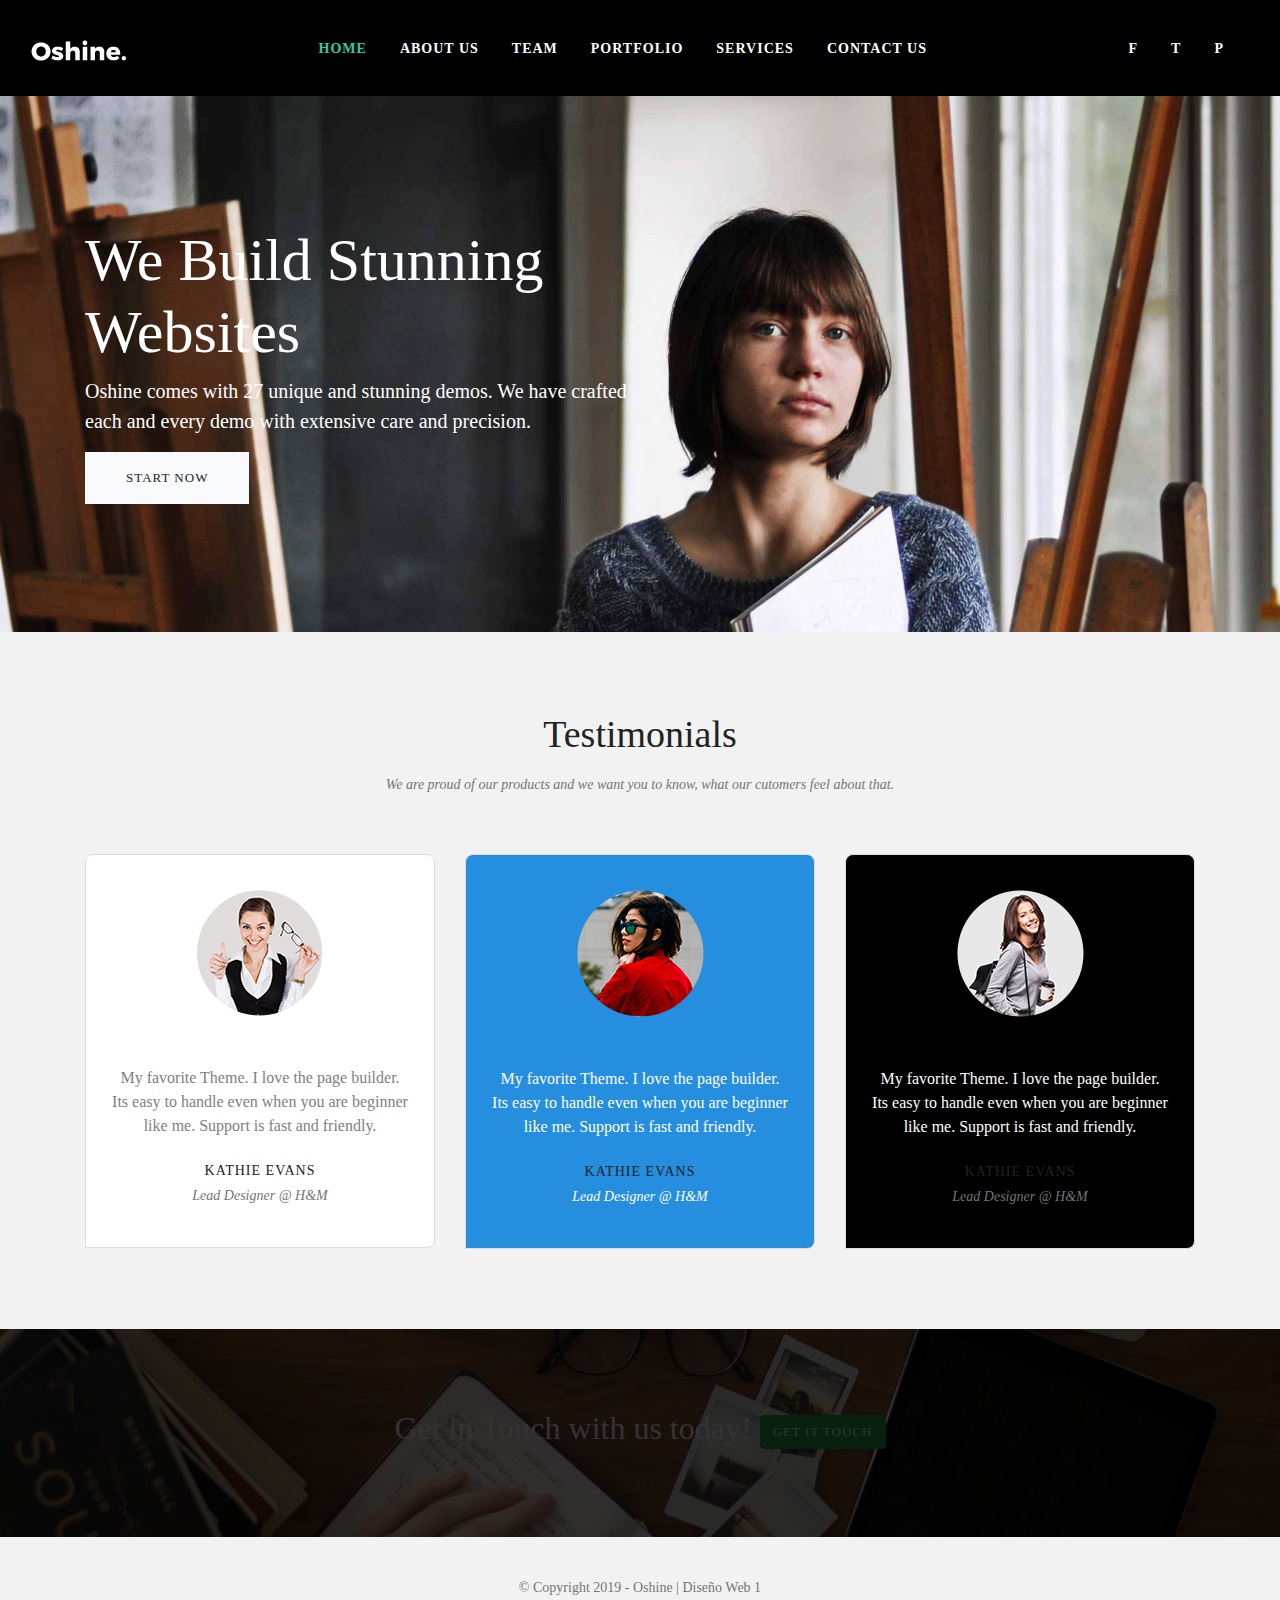
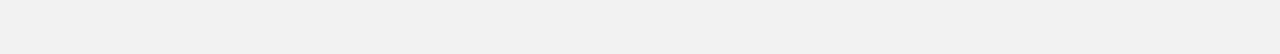
==== index.html @ 5960d0e1 "Add files via upload" ====
<!doctype html>
<html>
<head>
<meta charset="utf-8">
<meta name="viewport" content="width=device-width, initial-scale=1.0">
<title>Oshine 33</title>
<link href="css/bootstrap.min.css" rel="stylesheet">
<link href="css/bootstrap-custom.css" rel="stylesheet">
<link href="css/style.css" rel="stylesheet">
</head>
<body>
    
    <header>
        <div class="container-fluid">
            <nav class="navbar navbar-expand-lg navbar-light bg-light">
    <a class="navbar-brand" href="index.html">
    <img src="img/oshine-min-logo-white.png" class="img-fluid" alt="logo oshine">
    </a>
  <button class="navbar-toggler" type="button" data-toggle="collapse" data-target="#navbar" aria-controls="navbar" aria-expanded="false" aria-label="Toggle navigation">
    <span class="navbar-toggler-icon"></span>
  </button>

  <div class="collapse navbar-collapse" id="navbar">
    <ul class="navbar-nav ml-auto">
      <li class="nav-item active">
        <a class="nav-link" href="index.html">Home <span class="sr-only">(current)</span></a>
      </li>
      <li class="nav-item">
        <a class="nav-link" href="about-us.html">About Us</a>
      </li>
      <li class="nav-item">
        <a class="nav-link" href="#">Team</a>
      </li>
      <li class="nav-item">
        <a class="nav-link" href="#">Portfolio</a>
      </li>
      <li class="nav-item">
        <a class="nav-link" href="#">Services</a>
      </li>
      <li class="nav-item">
        <a class="nav-link" href="#">Contact Us</a>
      </li>
    </ul>
      
    <ul class="navbar-nav ml-auto">
        <li class="nav-item">
            <a class="nav-link" href="#">F</a>
        </li>
        <li class="nav-item">
            <a class="nav-link" href="#">T</a>
        </li>
        <li class="nav-item">
            <a class="nav-link" href="#">P</a>
        </li>
    </ul>

  </div>
</nav>
        </div>
    </header>
    
    <section id="home">
        <div class="container">
            <h1>We Build Stunning <span>Websites</span></h1>
            <p>Oshine comes with 27 unique and stunning demos. We have crafted<br> each and every demo with extensive care and precision.</p>
            <a href="#" class="btn btn-light">Start Now</a>
        </div>
    </section>
    
    
    <section id="testimonials" class="section">
        <div class="container">
            <h2 class="titulo">Testimonials</h2>
            <h3 class="subtitulo">We are proud of our products and we want you to know, what our cutomers feel about that.</h3>
            
            <div class="row">
                <article class="col-md-4 col-sm-12">
                    <div class="testimonial-info">
                        <img src="img/team-4.png" class="img-fluid" alt="testimonio 1">
                        <p>My favorite Theme. I love the page builder. Its easy to handle even when you are beginner like me. Support is fast and friendly. </p>
                        <h4>Kathie Evans</h4>
                        <h5>Lead Designer @ H&M</h5>
                    </div>
                </article>
                <article class="col-md-4 col-sm-12">
                    <div class="testimonial-info bg-blue">
                        <img src="img/team-5.png" class="img-fluid" alt="testimonio 1">
                        <p>My favorite Theme. I love the page builder. Its easy to handle even when you are beginner like me. Support is fast and friendly. </p>
                        <h4>Kathie Evans</h4>
                        <h5>Lead Designer @ H&M</h5>
                    </div>
                </article>
                <article class="col-md-4 col-sm-12">
                    <div class="testimonial-info">
                        <img src="img/team-1.png" class="img-fluid" alt="testimonio 1">
                        <p>My favorite Theme. I love the page builder. Its easy to handle even when you are beginner like me. Support is fast and friendly. </p>
                        <h4>Kathie Evans</h4>
                        <h5>Lead Designer @ H&M</h5>
                    </div>
                </article>
            </div>
        </div>
    </section>
    
    
    <section id="touch" class="section">
        <div class="container">
            <h2 class="text-center">Get in Touch with us today! <a href="#" class="btn btn-success">Get it Touch</a></h2>
        </div>    
    </section>
    
    
    
    <footer>
        <div class="container">
            <p>&copy; Copyright 2019 - Oshine | Diseño Web 1</p>
        </div>
    </footer>   
    
    
    
    
    
    <script src="js/jquery.min.js"></script>
    <script src="js/bootstrap.min.js"></script>
    
    
    
    
</body>
</html>
---- css/style.css ----
body{
    font-family: Segoe UI;
    font-size: 14px;
    color: #808080;
}
header{
    background-color: #000;
    padding: 20px 0;
}

#home{
    background-image: url("../img/hero-home.jpg");
    background-size: cover;
    background-position: top center;
    padding: 10% 0;
    color: #fff;
}
#home h1{
    font-size: 60px;
    font-weight: 300;
}
#home h1 span{
    display: block;
    font-weight: 400;
}
#home p{
    font-size: 20px;
}

.btn-light{
    border-radius: 0;
    padding: 15px 40px;
}
.btn{
    text-transform: uppercase;
    font-size: 13px;
    letter-spacing: 1px;
}

.section{
    padding: 80px 0;
}
.titulo{
    font-size: 38px;
    color: #222;
    text-align: center;
    margin-bottom: 20px;
}
.subtitulo{
    font-size: 14px;
    font-style: italic;
    color: #757575;
    text-align: center;
    margin-bottom: 20px;
}
#testimonials{
    background-color: #f2f2f2;
}

.testimonial-info{
    background-color: #fff;
    padding: 35px 25px;
    text-align: center;
    margin-top: 40px;
    border-radius: 8px;
    border: 1px solid #ddd;
    border-bottom-left-radius: 0;
}
.testimonial-info p{
    margin-top: 50px;
    margin-bottom: 25px;
    font-size: 16px;
}
.testimonial-info h4{
    color: #222;
    font-size: 14px;
    text-transform: uppercase;
    font-weight: 500;
    letter-spacing: 1px;
}
.testimonial-info h5{
    color: #757575;
    font-size: 14px;
    font-style: italic;
}

.bg-blue{
    background-color: #258edf;
    color: #fff;
}
.bg-blue h5{
    color: #fff;
}
#testimonials article:nth-child(2) .testimonial-info{
    background-color: #258edf;
    color: #fff;
}
#testimonials article:nth-child(3) .testimonial-info{
    background-color: #000;
    color: #fff;
}


#touch{
    background-image: url("../img/bg-action.jpeg");
    background-size: cover;
    background-position: center;
    color: #fff;
    position: relative;
}
#touch::before{
    content: '';
    position: absolute;
    width: 100%;
    height: 100%;
    background-color: rgba(0,0,0,0.80);
    top: 0;
    z-index: 0;
    opacity: 1;
}
.overlay{
    position: absolute;
    width: 100%;
    height: 100%;
    background-color: rgba(0,0,0,0.80);
    top: 0;
    left: 0;
    z-index: 0;
}

#slides .tag{
    font-size: 16px;
    font-style: italic;
}
#slides .sub{
    font-size: 20px;    
}
#slides h1{
    font-size: 60px;
    font-weight: 300;
    margin-bottom: 45px;
}

#slides .carousel-item img{
    height: 640px;
}

#slides .carousel-caption{
    top:20%;    
    width: 50%;
    margin: 0 auto;
}

.slide-overlay{
    position: absolute;
    top: 0;
    left: 0;
    width: 100%;
    height: 100%;
    background-color: rgba(0,0,0,0.55);
}








footer{
    background-color: #f2f2f2;
    color: #757575;
    text-align: center;
    padding: 40px 0;
}
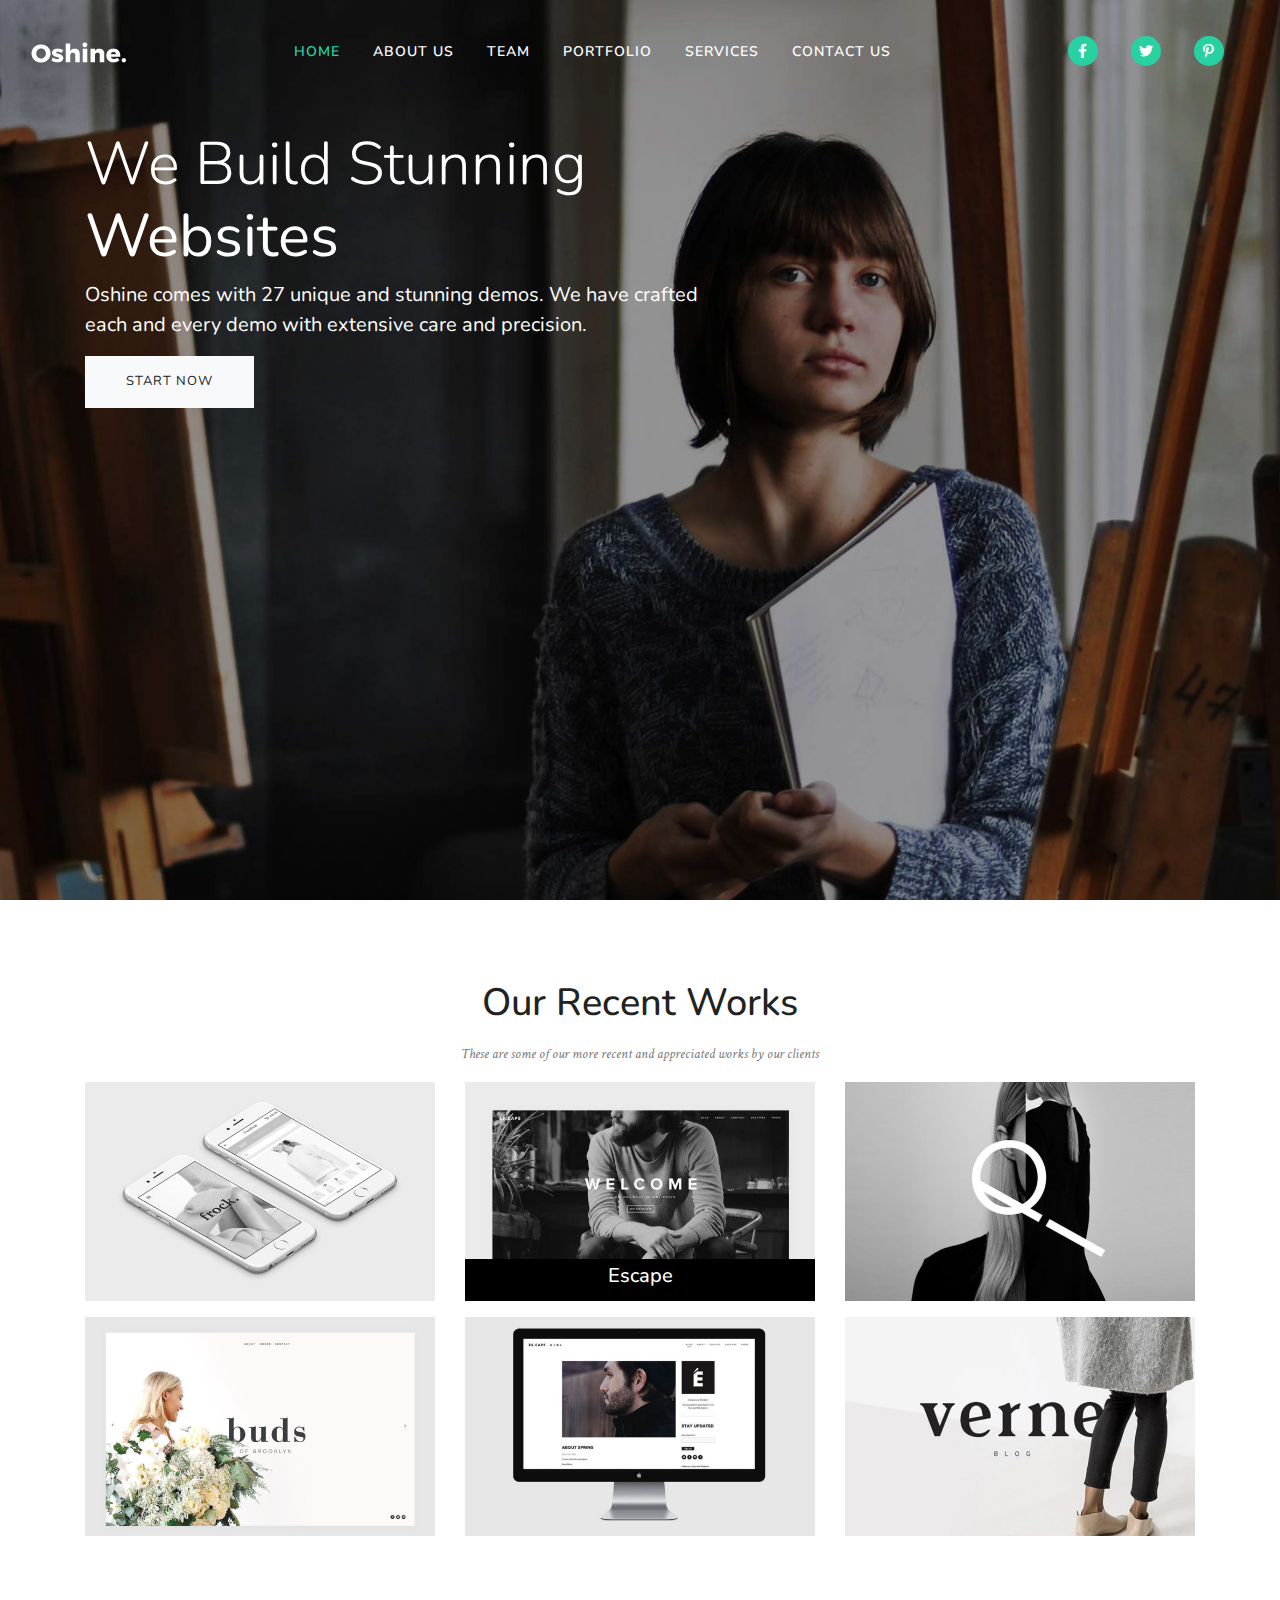
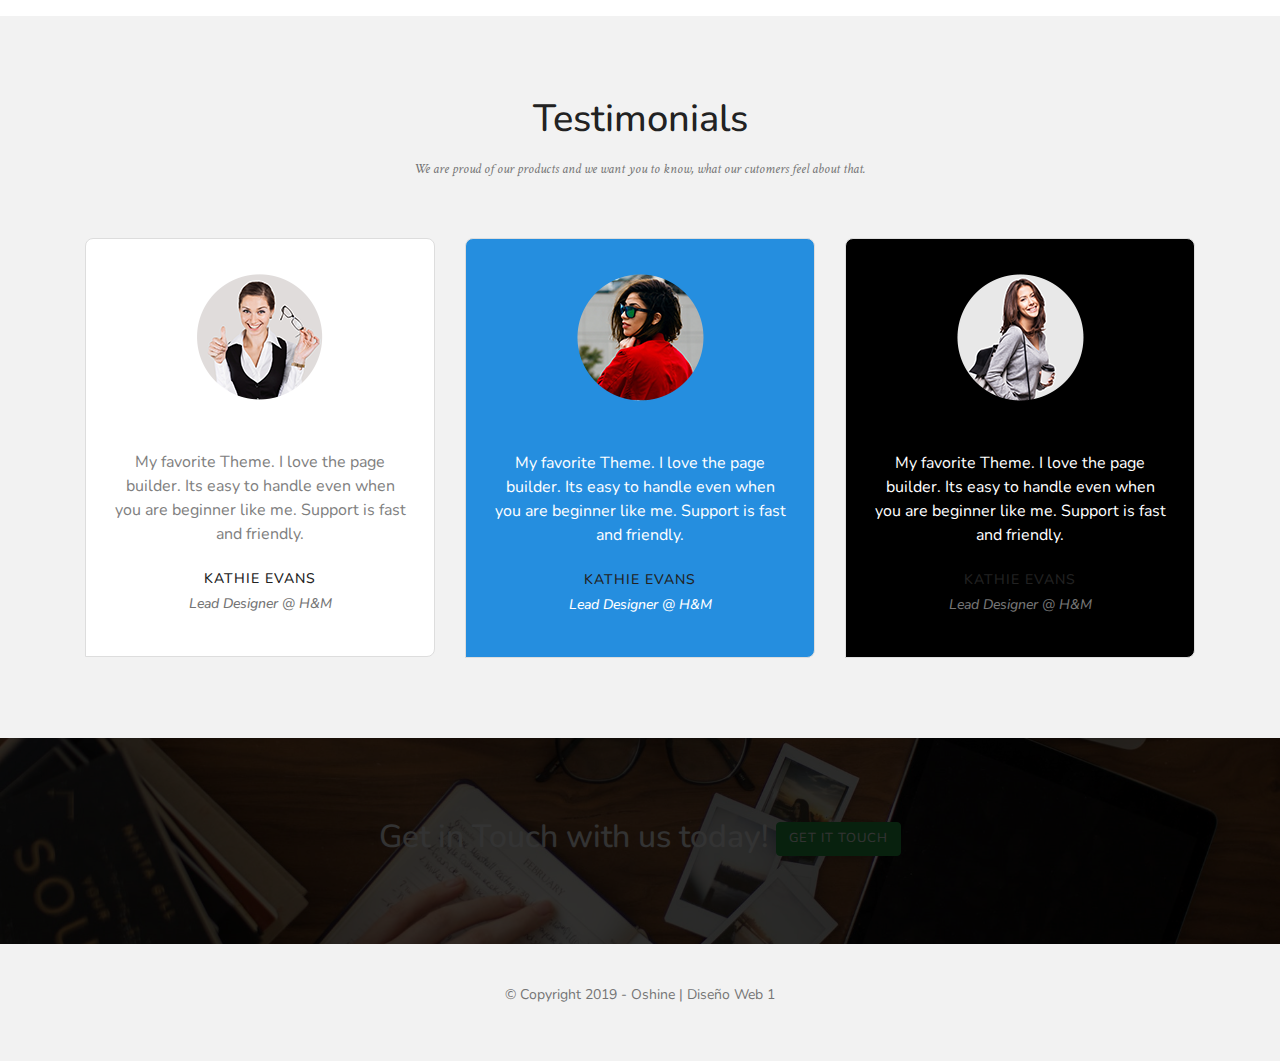
==== commit 2a32ff12: "Add files via upload" ====
--- a/index.html
+++ b/index.html
@@ -6,6 +6,7 @@
 <title>Oshine 33</title>
 <link href="css/bootstrap.min.css" rel="stylesheet">
 <link href="css/bootstrap-custom.css" rel="stylesheet">
+<link rel="stylesheet" href="https://use.fontawesome.com/releases/v5.0.13/css/all.css">
 <link href="css/style.css" rel="stylesheet">
 </head>
 <body>
@@ -38,19 +39,19 @@
         <a class="nav-link" href="#">Services</a>
       </li>
       <li class="nav-item">
-        <a class="nav-link" href="#">Contact Us</a>
+        <a class="nav-link" href="contact-us.html">Contact Us</a>
       </li>
     </ul>
       
     <ul class="navbar-nav ml-auto">
         <li class="nav-item">
-            <a class="nav-link" href="#">F</a>
+            <a class="nav-link" href="#"><i class="fab fa-facebook-f"></i></a>
         </li>
         <li class="nav-item">
-            <a class="nav-link" href="#">T</a>
+            <a class="nav-link" href="#"><i class="fab fa-twitter"></i></a>
         </li>
         <li class="nav-item">
-            <a class="nav-link" href="#">P</a>
+            <a class="nav-link" href="#"><i class="fab fa-pinterest-p"></i></a>
         </li>
     </ul>
 
@@ -59,14 +60,63 @@
         </div>
     </header>
     
-    <section id="home">
-        <div class="container">
-            <h1>We Build Stunning <span>Websites</span></h1>
-            <p>Oshine comes with 27 unique and stunning demos. We have crafted<br> each and every demo with extensive care and precision.</p>
-            <a href="#" class="btn btn-light">Start Now</a>
+    <section id="home" class="bg-home">
+        <div class="overlay">
+            <div class="container">
+                <h1>We Build Stunning <span>Websites</span></h1>
+                <p>Oshine comes with 27 unique and stunning demos. We have crafted<br> each and every demo with extensive care and precision.</p>
+                <a href="#" class="btn btn-light">Start Now</a>              
+            </div>
         </div>
     </section>
     
+    <section id="works" class="section">
+        <div class="container">
+            <h2 class="titulo">Our Recent Works</h2>
+            <h3 class="subtitulo">These are some of our more recent and appreciated works by our clients</h3>
+                
+            <div class="row">
+                <article class="col-md-4 col-sm-12">
+                    <div class="work">
+                        <img src="img/work-1.jpg" class="img-fluid" alt="work1">
+                        
+                        <div class="work-frame">
+                            <div class="work-fondo"></div>
+                            <div class="work-texto">
+                                <h5>Frock</h5>
+                                <h6>Mobile - Web</h6>
+                            </div>
+                        </div>    
+                    </div>
+                </article>
+                <article class="col-md-4 col-sm-12">
+                    <div class="work">
+                        <img src="img/work-2.jpg" class="img-fluid" alt="work1">
+                        
+                        <div class="work-bottom">
+                            <h5>Escape</h5>
+                        </div>
+                    </div>
+                </article>
+                <article class="col-md-4 col-sm-12">
+                    <img src="img/work-3.jpg" class="img-fluid" alt="work1">
+                </article>
+            </div>
+            
+            <div class="row mt-3">
+                <article class="col-md-4 col-sm-12">
+                    <img src="img/work-4.jpg" class="img-fluid" alt="work1">
+                </article>
+                <article class="col-md-4 col-sm-12">
+                    <img src="img/work-5.jpg" class="img-fluid" alt="work1">
+                </article>
+                <article class="col-md-4 col-sm-12">
+                    <img src="img/work-6.jpg" class="img-fluid" alt="work1">
+                </article>
+            </div>
+        
+        </div>
+    </section>
     
     <section id="testimonials" class="section">
         <div class="container">
@@ -124,7 +174,16 @@
     <script src="js/jquery.min.js"></script>
     <script src="js/bootstrap.min.js"></script>
     
-    
+    <!-- Global site tag (gtag.js) - Google Analytics -->
+<script async src="https://www.googletagmanager.com/gtag/js?id=UA-146943387-1"></script>
+<script>
+  window.dataLayer = window.dataLayer || [];
+  function gtag(){dataLayer.push(arguments);}
+  gtag('js', new Date());
+
+  gtag('config', 'UA-146943387-1');
+</script>
+
     
     
 </body>
--- a/css/style.css
+++ b/css/style.css
@@ -1,19 +1,35 @@
+@import url('https://fonts.googleapis.com/css?family=Crimson+Text:400,400i,600,600i|Nunito:300,400,600,800&display=swap');
+@font-face {
+    font-family: 'Roboto';
+    src: url(../fonts/Roboto-Regular.woff);
+    src: url(../fonts/Roboto-Regular.woff2);
+    src: url(../fonts/Roboto-Regular.eot);
+    src: url(../fonts/Roboto-Regular.ttf);
+}
+@font-face {
+    font-family: 'GoBold';
+    src: url("../fonts/Gobold-Regular.otf") format("opentype");
+}
 body{
-    font-family: Segoe UI;
+    font-family: 'Nunito', sans-serif;
     font-size: 14px;
     color: #808080;
 }
 header{
-    background-color: #000;
+    background-color: transparent;
     padding: 20px 0;
+    position: absolute;
+    width: 100%;
+    z-index: 1000;
 }
 
 #home{
-    background-image: url("../img/hero-home.jpg");
     background-size: cover;
-    background-position: top center;
+    background-position: center;
     padding: 10% 0;
     color: #fff;
+    position: relative;
+    height: 100vh;
 }
 #home h1{
     font-size: 60px;
@@ -26,6 +42,18 @@
 #home p{
     font-size: 20px;
 }
+#home .subtitulo{
+    color: #fff;
+}
+.bg-home{
+    background-image: url("../img/hero-home.jpg");
+    height: 100vh;
+}
+.bg-contact{
+    background-image: url("../img/bg-contact.jpeg");
+    height: 60vh !important;
+}
+
 
 .btn-light{
     border-radius: 0;
@@ -47,6 +75,7 @@
     margin-bottom: 20px;
 }
 .subtitulo{
+    font-family: 'Crimson Text', serif;
     font-size: 14px;
     font-style: italic;
     color: #757575;
@@ -161,7 +190,112 @@
 }
 
 
-
+.work{
+    position: relative;
+    overflow: hidden;
+}
+.work-fondo{
+    position: absolute;
+    top: 0;
+    left: 0;
+    width: 100%;
+    height: 100%;
+    background-color: #28D1A2;
+    opacity: 0;
+    transition: all 0.4s ease-in;
+    z-index: 10;
+
+}
+.work-texto{
+    position: absolute;
+    top: 50%;
+    left: 50%;
+    transform: translate(-50%, -50%);
+    color: #fff;
+    text-align: center;
+    opacity: 0;
+    transition: all 0.4s ease-in;
+    z-index: 20;
+}
+.work-texto h5{
+    text-transform: uppercase;
+    font-weight: 600;
+    letter-spacing: 2px;
+    font-size: 14px;
+}
+.work-texto h6{
+    font-weight: 600;
+    font-size: 14px;
+}
+.work:hover .work-fondo,
+.work:hover .work-texto{
+    opacity: 1;
+    transition: all 0.4s ease-in;
+}
+
+.work-frame{
+    position: absolute;
+    top: 0;
+    padding: 5px;
+    width: 100%;
+    height: 100%;
+}
+.work-bottom{
+    position: absolute;
+    width: 100%;
+    background-color: #000;
+    color: #fff;
+    bottom: 0;
+    text-align: center;
+    padding: 5px 0;
+}
+
+.work:hover .work-bottom{
+    background-color: #28D1A2;
+}
+
+
+.overlay{
+    position: absolute;
+    top: 0;
+    width: 100%;
+    height: 100%;
+    background-color: rgba(0,0,0,0.40);
+    padding: 10% 0;
+}
+
+.work:hover img{
+    transform: scale(1.5);
+    transition: all 1s ease-in-out;
+    filter: blur(0px);
+}
+.work img{
+    transition: all 1s ease-in-out;
+    filter: blur(5px);
+    filter: grayscale(1);
+}
+
+
+h4{
+    text-transform: uppercase;
+    color: #404040;
+    font-size: 14px;
+    letter-spacing: 1px;
+    font-weight: 400;
+}
+
+.navbar-nav .fab{
+    background-color: #28D1A2;
+    border-radius: 100%;
+    width: 30px;
+    height: 30px;
+    line-height: 30px;
+    text-align: center;
+    color: #fff;
+}
+.navbar-nav .fab:hover{
+     color: #000;   
+}
 
 
 
